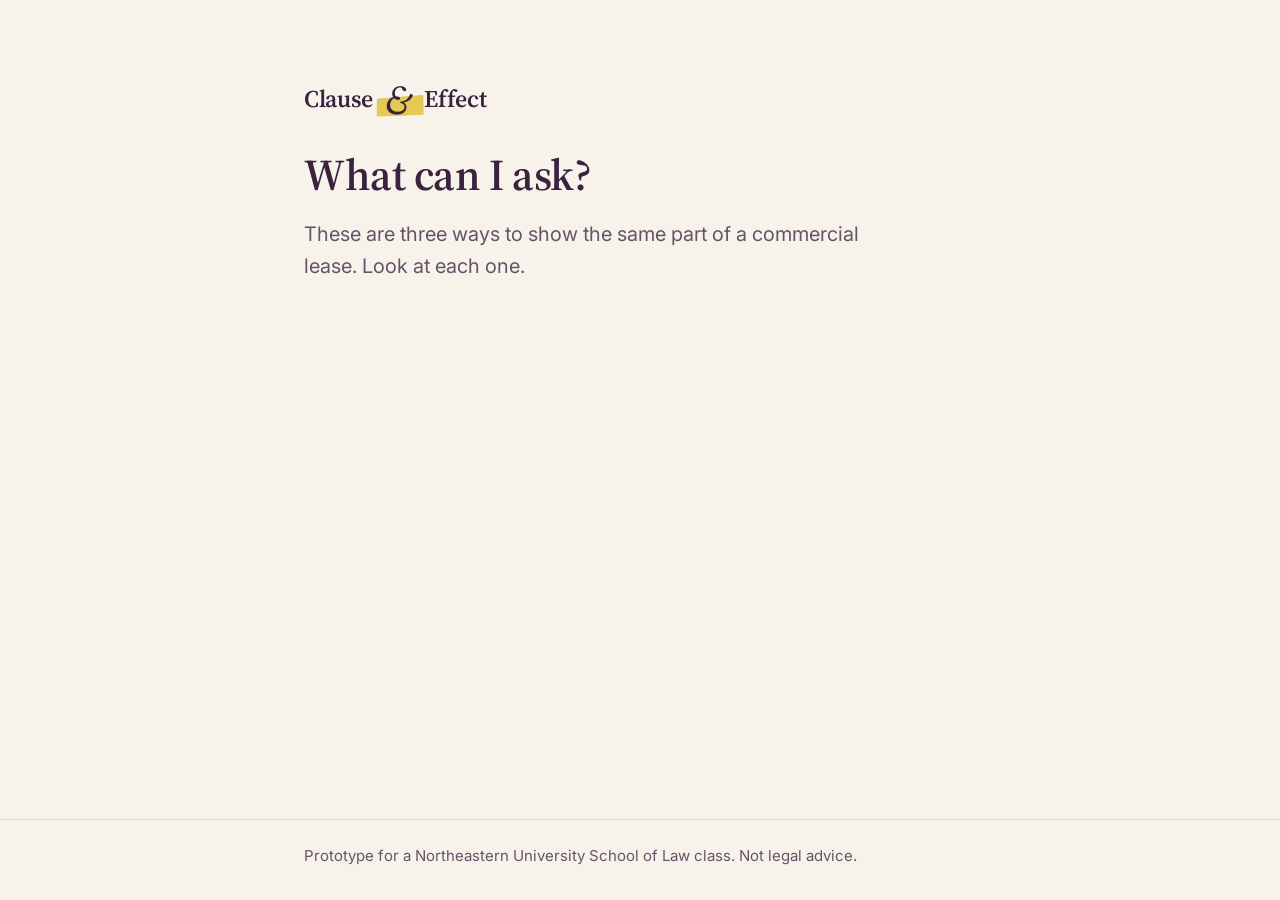
==== index.html @ 7f23dd1d "Build the page frame with the Clause & Effect logo Adds the page frame: cream background, plum text," ====
<!doctype html>
<html lang="en">
<head>
  <meta charset="utf-8">
  <meta name="viewport" content="width=device-width, initial-scale=1">
  <title></title>
  <link rel="preconnect" href="https://fonts.googleapis.com">
  <link rel="preconnect" href="https://fonts.gstatic.com" crossorigin>
  <link rel="stylesheet" href="https://fonts.googleapis.com/css2?family=Inter:wght@400;500;600&family=Source+Serif+4:ital,opsz,wght@0,8..60,400;0,8..60,600;1,8..60,500&display=swap">
  <link rel="stylesheet" href="style.css">
</head>
<body>
  <header class="masthead">
    <div class="wrap">
      <p id="app-name" class="app-name"></p>
      <h1 id="title"></h1>
      <p id="intro" class="intro"></p>
    </div>
  </header>

  <main id="main" class="wrap"></main>

  <footer class="site-footer">
    <div class="wrap">
      <p id="footer-note"></p>
    </div>
  </footer>

  <script src="app.js"></script>
</body>
</html>
---- style.css ----
/* Colors and type from CLAUDE.md. Tints and the muted plum are lighter
   or softer versions of those colors, checked for WCAG AA contrast. */
:root {
  --cream: #F7F3EA;
  --plum: #3B2340;
  --plum-muted: #655468;   /* 6.3:1 on cream */
  --slate: #5B7083;
  --slate-tint: #EAEFF3;
  --gold: #C9A227;
  --gold-highlight: #E6C955; /* brighter gold for the logo's highlighter stroke */
  --brick: #A63A2B;
  --white: #FFFFFF;
  --gray-text: #6E6E6E;    /* 5.1:1 on white, for empty excerpts */
  --hairline: rgba(59, 35, 64, 0.14);
  --shadow: 0 1px 2px rgba(59, 35, 64, 0.06), 0 6px 20px rgba(59, 35, 64, 0.06);
  --radius: 14px;

  --serif: "Source Serif 4", Georgia, "Times New Roman", serif;
  --sans: Inter, -apple-system, BlinkMacSystemFont, "Segoe UI", Roboto, Helvetica, Arial, sans-serif;
}

*,
*::before,
*::after {
  box-sizing: border-box;
}

html {
  -webkit-text-size-adjust: 100%;
}

body {
  margin: 0;
  min-height: 100vh;
  display: flex;
  flex-direction: column;
  background: var(--cream);
  color: var(--plum);
  font-family: var(--sans);
  font-size: 1rem;
  line-height: 1.6;
}

h1,
h2,
h3 {
  font-family: var(--serif);
  font-weight: 600;
  line-height: 1.2;
  letter-spacing: -0.01em;
  margin: 0;
}

p {
  margin: 0;
}

.wrap {
  width: 100%;
  max-width: 46rem;
  margin: 0 auto;
  padding: 0 16px;
}

/* Header */

.masthead {
  padding: 48px 0 32px;
}

/* Logo: the app name, with its "&" marked like a highlighter stroke.
   The stroke is gold, the "You can ask" color, with plum on top. */

.app-name {
  position: relative;
  isolation: isolate;
  margin-bottom: 28px;
  font-family: var(--serif);
  font-size: 1.5rem;
  font-weight: 600;
  line-height: 1.3;
  letter-spacing: -0.015em;
}

.app-name .amp {
  position: relative;
  display: inline-block;
  margin: 0 0.18em;
  font-style: italic;
  font-weight: 500;
  font-size: 1.7em;
  line-height: 1;
  vertical-align: -0.16em;
}

.app-name .amp::before {
  content: "";
  position: absolute;
  z-index: -1;
  left: -0.22em;
  right: -0.28em;
  top: 0.4em;
  height: 0.5em;
  background: var(--gold-highlight);
  transform: rotate(-3deg);
  clip-path: polygon(3% 8%, 100% 0, 98% 100%, 0 94%);
}

.masthead h1 {
  font-size: 2rem;
}

.intro {
  margin-top: 16px;
  max-width: 36rem;
  font-size: 1.125rem;
  color: var(--plum-muted);
}

/* Main area: grows so the footer sits at the bottom of short pages. */

main {
  flex: 1;
  padding-bottom: 48px;
}

/* Footer */

.site-footer {
  border-top: 1px solid var(--hairline);
  padding: 24px 0 32px;
  font-size: 0.9375rem;
  color: var(--plum-muted);
}

/* Laptop and wider */

@media (min-width: 768px) {
  .wrap {
    padding: 0 32px;
  }

  .masthead {
    padding: 80px 0 48px;
  }

  .masthead h1 {
    font-size: 2.75rem;
  }

  .intro {
    font-size: 1.25rem;
  }
}
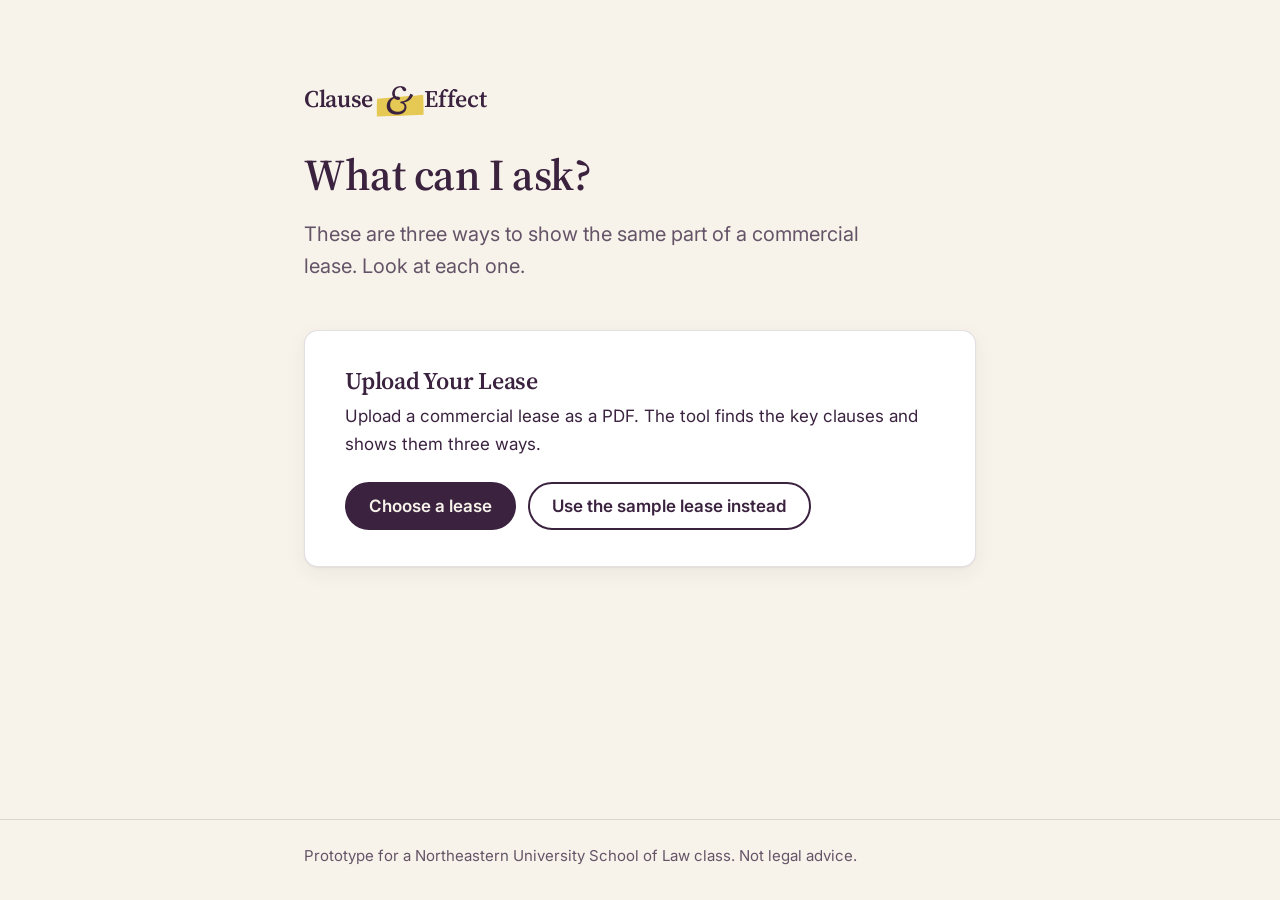
==== commit 8aeb9c7d: "Add the upload screen and read the lease PDF in the browser The page now opens on an upload screen. " ====
--- a/index.html
+++ b/index.html
@@ -18,7 +18,10 @@
     </div>
   </header>
 
-  <main id="main" class="wrap"></main>
+  <main id="main" class="wrap">
+    <section id="upload-screen" class="upload-screen"></section>
+    <div id="results" class="results" hidden></div>
+  </main>
 
   <footer class="site-footer">
     <div class="wrap">
--- a/style.css
+++ b/style.css
@@ -37,7 +37,7 @@
   background: var(--cream);
   color: var(--plum);
   font-family: var(--sans);
-  font-size: 1rem;
+  font-size: 1.0625rem; /* 17 px, so lease text can be a little smaller and still 16 px */
   line-height: 1.6;
 }
 
@@ -124,6 +124,157 @@
   padding-bottom: 48px;
 }
 
+/* Buttons */
+
+.button {
+  min-height: 48px;
+  padding: 12px 22px;
+  border-radius: 999px;
+  font: inherit;
+  font-weight: 600;
+  line-height: 1.2;
+  cursor: pointer;
+  border: 2px solid var(--plum);
+}
+
+.button-primary {
+  background: var(--plum);
+  color: var(--cream);
+}
+
+.button-secondary {
+  background: transparent;
+  color: var(--plum);
+}
+
+.button:hover {
+  box-shadow: var(--shadow);
+}
+
+.button:focus-visible {
+  outline: 3px solid var(--slate);
+  outline-offset: 3px;
+}
+
+.button:disabled {
+  opacity: 0.55;
+  cursor: progress;
+}
+
+.visually-hidden {
+  position: absolute;
+  width: 1px;
+  height: 1px;
+  overflow: hidden;
+  clip: rect(0 0 0 0);
+  white-space: nowrap;
+}
+
+/* Upload screen */
+
+.upload-card {
+  background: var(--white);
+  border: 1px solid var(--hairline);
+  border-radius: var(--radius);
+  box-shadow: var(--shadow);
+  padding: 24px 20px;
+}
+
+.upload-title {
+  font-size: 1.5rem;
+}
+
+.upload-intro {
+  margin-top: 8px;
+}
+
+.upload-buttons {
+  display: flex;
+  flex-direction: column;
+  gap: 12px;
+  margin-top: 24px;
+}
+
+.upload-status:not(:empty),
+.upload-error:not(:empty) {
+  margin-top: 16px;
+}
+
+.upload-error {
+  color: var(--brick);
+  font-weight: 500;
+}
+
+/* Results */
+
+.results > .button {
+  margin-bottom: 32px;
+}
+
+/* Not found */
+
+.not-found {
+  margin-top: 56px;
+  padding-top: 32px;
+  border-top: 1px solid var(--hairline);
+}
+
+.not-found-title {
+  font-size: 1.5rem;
+}
+
+.not-found-note {
+  margin-top: 8px;
+}
+
+.not-found-list {
+  margin: 16px 0 0;
+  padding-left: 1.25em;
+}
+
+/* Versions */
+
+.version {
+  padding-top: 32px;
+  border-top: 1px solid var(--hairline);
+}
+
+.version + .version {
+  margin-top: 56px;
+}
+
+.version-heading {
+  font-size: 1.5rem;
+  margin-bottom: 24px;
+}
+
+.clause + .clause {
+  margin-top: 32px;
+}
+
+.clause-heading {
+  font-size: 1.1875rem;
+  margin-bottom: 12px;
+}
+
+/* Lease text: set apart on a white panel, like a page of the document,
+   and a little smaller than the body text. */
+
+.lease-text {
+  background: var(--white);
+  border: 1px solid var(--hairline);
+  border-radius: var(--radius);
+  box-shadow: var(--shadow);
+  padding: 20px;
+  font-family: var(--serif);
+  font-size: 1rem;
+  line-height: 1.65;
+}
+
+.empty-excerpt {
+  color: var(--gray-text);
+}
+
 /* Footer */
 
 .site-footer {
@@ -151,4 +302,17 @@
   .intro {
     font-size: 1.25rem;
   }
-}
+
+  .lease-text {
+    padding: 28px 32px;
+  }
+
+  .upload-card {
+    padding: 36px 40px;
+  }
+
+  .upload-buttons {
+    flex-direction: row;
+    flex-wrap: wrap;
+  }
+}
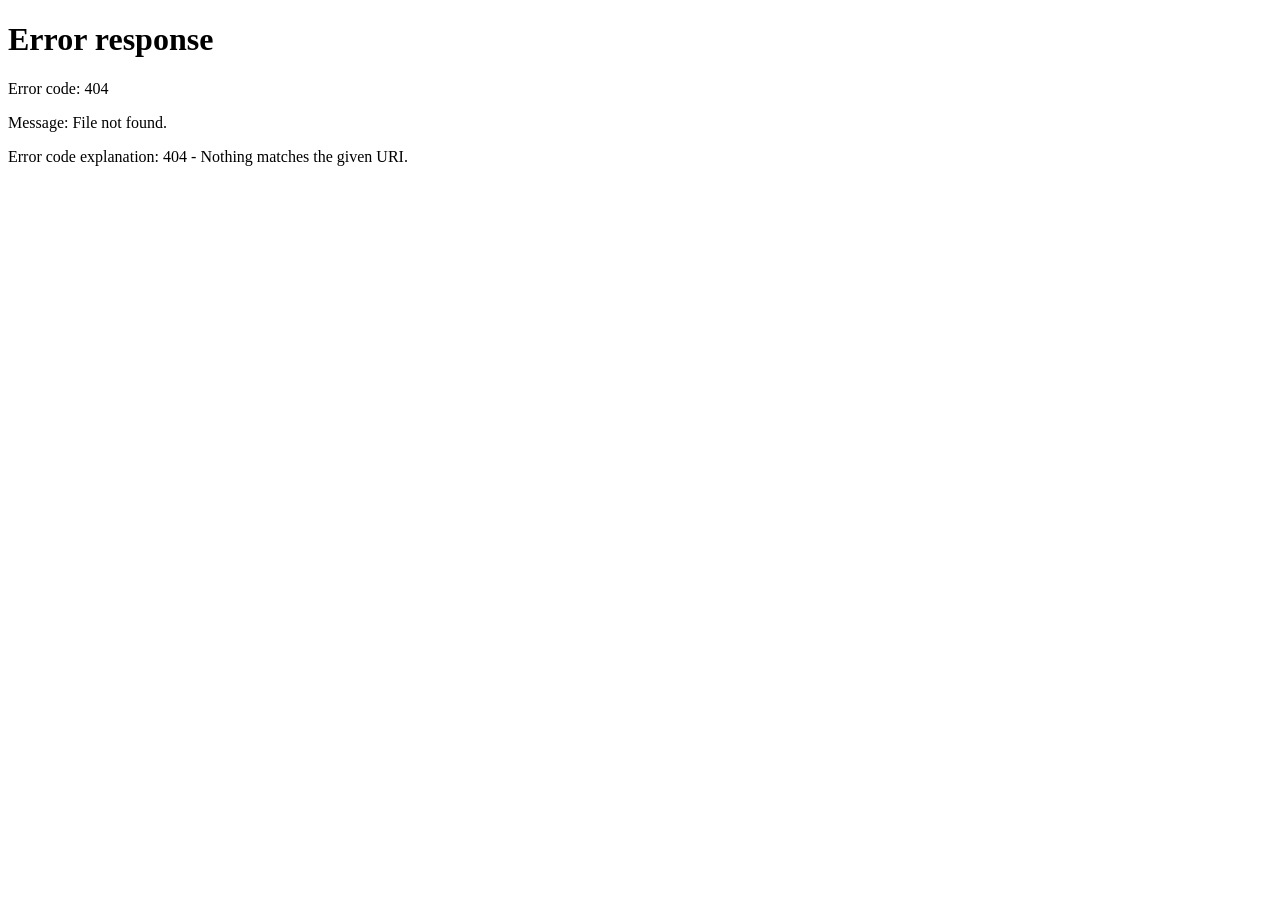
==== commit 4c5aab1c: "Forward old lease-reader links to the new clause-and-effect address Co-Authored-By: Claude Opus 5.5 " ====
--- a/index.html
+++ b/index.html
@@ -3,32 +3,24 @@
 <head>
   <meta charset="utf-8">
   <meta name="viewport" content="width=device-width, initial-scale=1">
-  <title></title>
-  <link rel="preconnect" href="https://fonts.googleapis.com">
-  <link rel="preconnect" href="https://fonts.gstatic.com" crossorigin>
-  <link rel="stylesheet" href="https://fonts.googleapis.com/css2?family=Inter:wght@400;500;600&family=Source+Serif+4:ital,opsz,wght@0,8..60,400;0,8..60,600;1,8..60,500&display=swap">
-  <link rel="stylesheet" href="style.css">
+  <meta name="robots" content="noindex">
+  <title>Clause &amp; Effect has moved</title>
+  <script>
+    // Send any old lease-reader link to the same page at the new address,
+    // keeping its link settings, such as ?t=R1 or ?order=CAB.
+    var path = location.pathname.replace(/^\/lease-reader/, "/clause-and-effect");
+    if (path.indexOf("/clause-and-effect") !== 0) path = "/clause-and-effect/";
+    location.replace(path + location.search + location.hash);
+  </script>
+  <meta http-equiv="refresh" content="2; url=https://zacharybhattacharjee.github.io/clause-and-effect/">
+  <style>
+    body { margin: 0; min-height: 100vh; display: grid; place-items: center; padding: 16px;
+           background: #F7F3EA; color: #3B2340; font: 18px/1.5 -apple-system, BlinkMacSystemFont, "Segoe UI", sans-serif; text-align: center; }
+    a { color: #3B2340; font-weight: 600; }
+  </style>
 </head>
 <body>
-  <header class="masthead">
-    <div class="wrap">
-      <p id="app-name" class="app-name"></p>
-      <h1 id="title"></h1>
-      <p id="intro" class="intro"></p>
-    </div>
-  </header>
-
-  <main id="main" class="wrap">
-    <section id="upload-screen" class="upload-screen"></section>
-    <div id="results" class="results" hidden></div>
-  </main>
-
-  <footer class="site-footer">
-    <div class="wrap">
-      <p id="footer-note"></p>
-    </div>
-  </footer>
-
-  <script src="app.js"></script>
+  <p>Clause &amp; Effect has moved to
+    <a href="https://zacharybhattacharjee.github.io/clause-and-effect/">zacharybhattacharjee.github.io/clause-and-effect</a>.</p>
 </body>
 </html>
